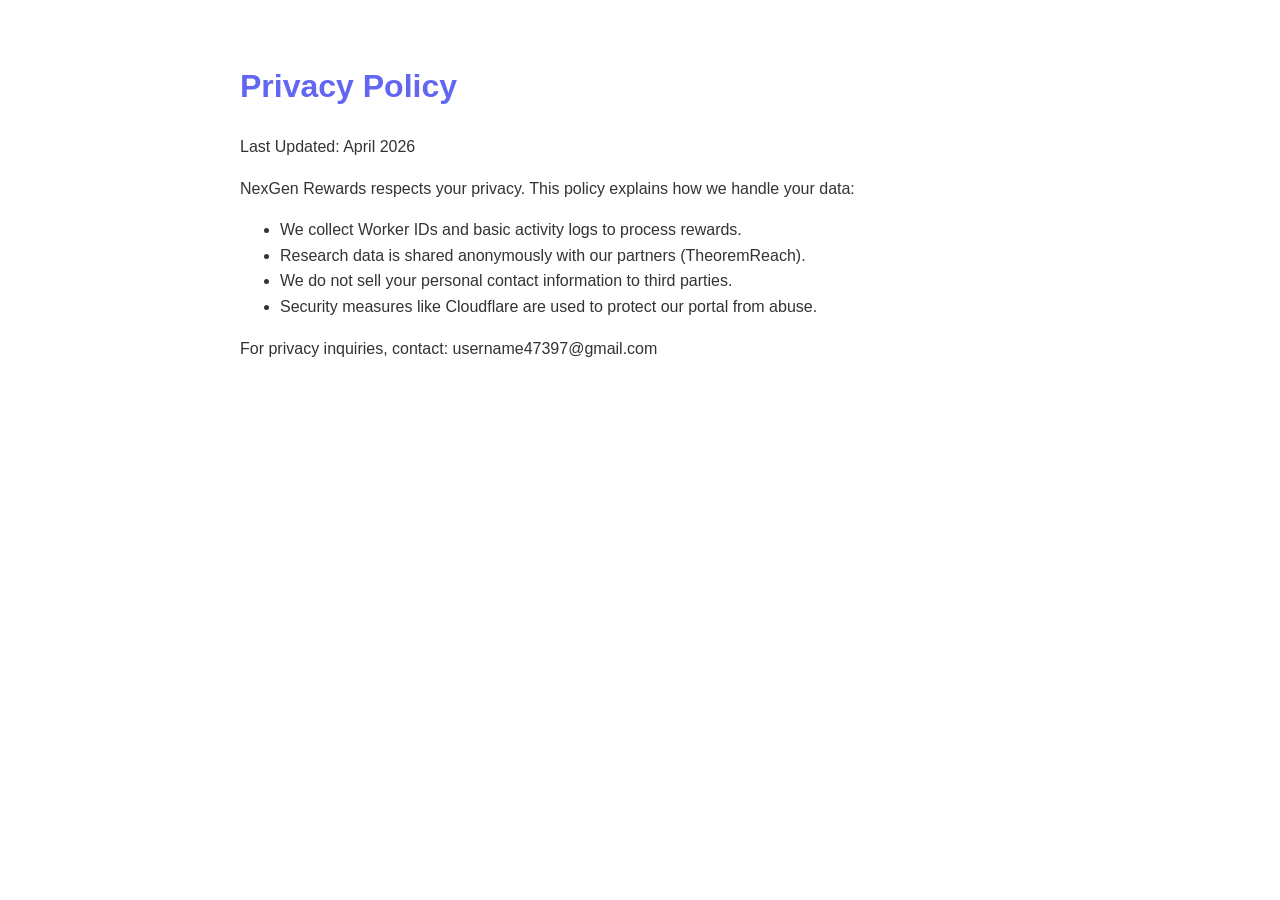
==== privacy.html @ 99c4cbbb "Compliance: Added standalone Terms & Privacy pages for Partner Approval" ====
<!DOCTYPE html>
<html lang="en">
<head>
    <meta charset="UTF-8">
    <meta name="viewport" content="width=device-width, initial-scale=1.0">
    <title>Privacy Policy | NexGen Rewards</title>
    <style>
        body { font-family: sans-serif; line-height: 1.6; padding: 40px; max-width: 800px; margin: auto; color: #333; }
        h1 { color: #6366f1; }
    </style>
</head>
<body>
    <h1>Privacy Policy</h1>
    <p>Last Updated: April 2026</p>
    <p>NexGen Rewards respects your privacy. This policy explains how we handle your data:</p>
    <ul>
        <li>We collect Worker IDs and basic activity logs to process rewards.</li>
        <li>Research data is shared anonymously with our partners (TheoremReach).</li>
        <li>We do not sell your personal contact information to third parties.</li>
        <li>Security measures like Cloudflare are used to protect our portal from abuse.</li>
    </ul>
    <p>For privacy inquiries, contact: username47397@gmail.com</p>
</body>
</html>
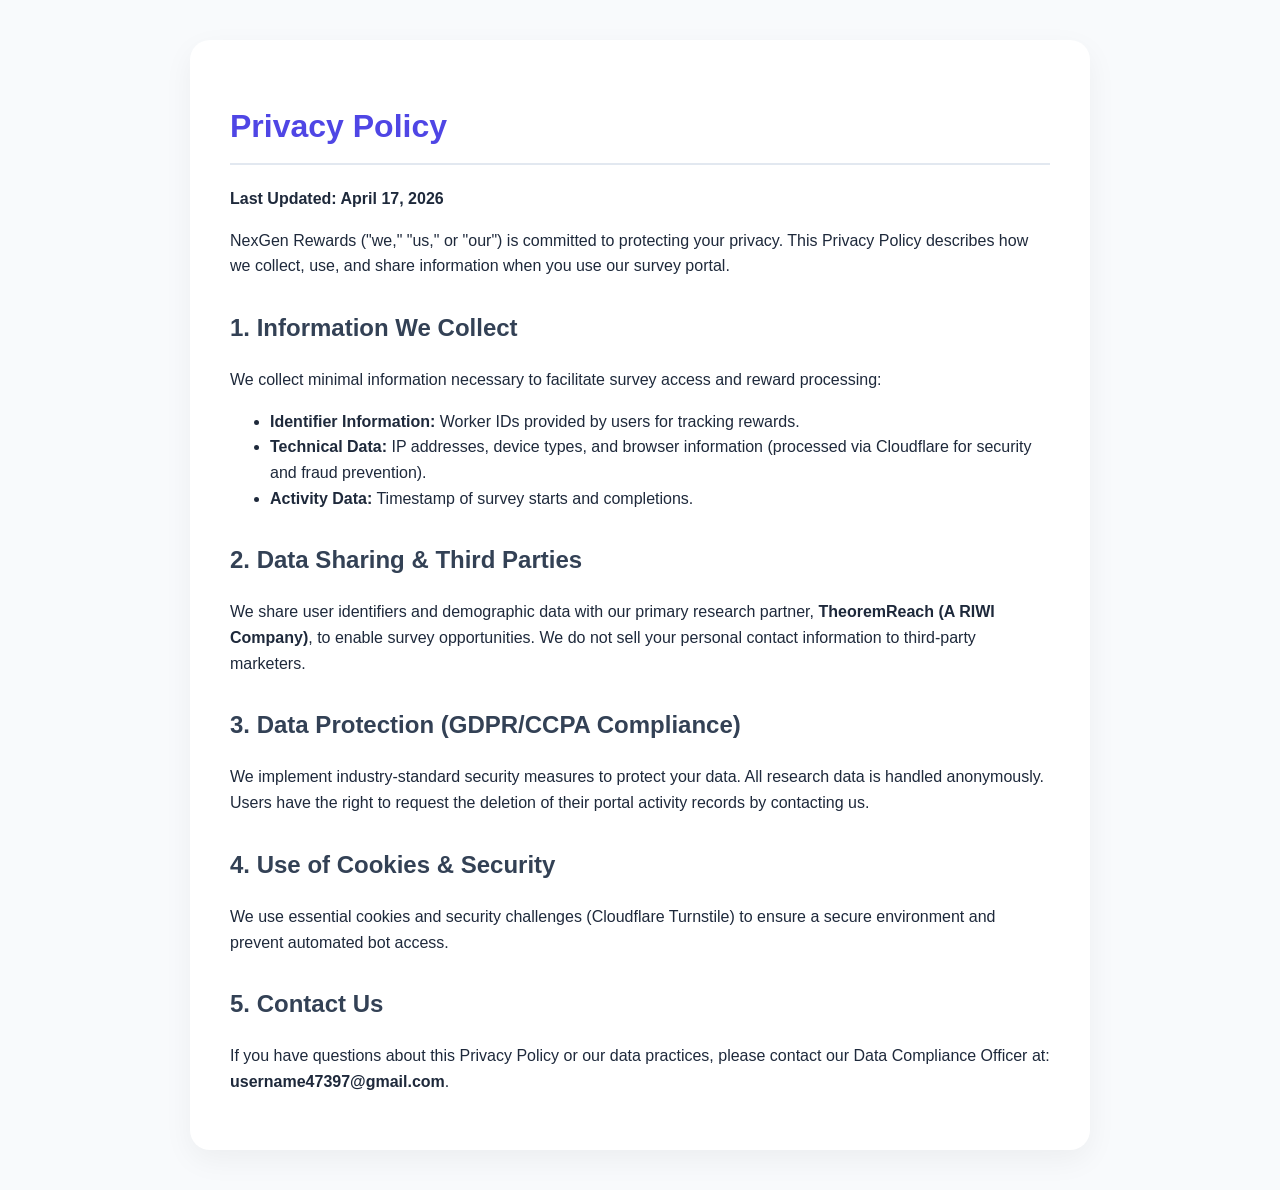
==== commit 9187bf6c: "Compliance: Professional Legal Rewrite of Terms & Privacy for Partner Approval" ====
--- a/privacy.html
+++ b/privacy.html
@@ -3,22 +3,41 @@
 <head>
     <meta charset="UTF-8">
     <meta name="viewport" content="width=device-width, initial-scale=1.0">
-    <title>Privacy Policy | NexGen Rewards</title>
+    <title>Privacy Policy | NexGen Rewards Portal</title>
     <style>
-        body { font-family: sans-serif; line-height: 1.6; padding: 40px; max-width: 800px; margin: auto; color: #333; }
-        h1 { color: #6366f1; }
+        body { font-family: 'Inter', -apple-system, sans-serif; line-height: 1.6; padding: 40px; max-width: 900px; margin: auto; color: #1e293b; background: #f8fafc; }
+        .container { background: white; padding: 40px; border-radius: 20px; box-shadow: 0 10px 30px rgba(0,0,0,0.05); }
+        h1 { color: #4f46e5; border-bottom: 2px solid #e2e8f0; padding-bottom: 10px; }
+        h2 { color: #334155; margin-top: 30px; }
+        p { margin-bottom: 15px; }
     </style>
 </head>
 <body>
-    <h1>Privacy Policy</h1>
-    <p>Last Updated: April 2026</p>
-    <p>NexGen Rewards respects your privacy. This policy explains how we handle your data:</p>
-    <ul>
-        <li>We collect Worker IDs and basic activity logs to process rewards.</li>
-        <li>Research data is shared anonymously with our partners (TheoremReach).</li>
-        <li>We do not sell your personal contact information to third parties.</li>
-        <li>Security measures like Cloudflare are used to protect our portal from abuse.</li>
-    </ul>
-    <p>For privacy inquiries, contact: username47397@gmail.com</p>
+    <div class="container">
+        <h1>Privacy Policy</h1>
+        <p><strong>Last Updated: April 17, 2026</strong></p>
+
+        <p>NexGen Rewards ("we," "us," or "our") is committed to protecting your privacy. This Privacy Policy describes how we collect, use, and share information when you use our survey portal.</p>
+
+        <h2>1. Information We Collect</h2>
+        <p>We collect minimal information necessary to facilitate survey access and reward processing:</p>
+        <ul>
+            <li><strong>Identifier Information:</strong> Worker IDs provided by users for tracking rewards.</li>
+            <li><strong>Technical Data:</strong> IP addresses, device types, and browser information (processed via Cloudflare for security and fraud prevention).</li>
+            <li><strong>Activity Data:</strong> Timestamp of survey starts and completions.</li>
+        </ul>
+
+        <h2>2. Data Sharing & Third Parties</h2>
+        <p>We share user identifiers and demographic data with our primary research partner, <strong>TheoremReach (A RIWI Company)</strong>, to enable survey opportunities. We do not sell your personal contact information to third-party marketers.</p>
+
+        <h2>3. Data Protection (GDPR/CCPA Compliance)</h2>
+        <p>We implement industry-standard security measures to protect your data. All research data is handled anonymously. Users have the right to request the deletion of their portal activity records by contacting us.</p>
+
+        <h2>4. Use of Cookies & Security</h2>
+        <p>We use essential cookies and security challenges (Cloudflare Turnstile) to ensure a secure environment and prevent automated bot access.</p>
+
+        <h2>5. Contact Us</h2>
+        <p>If you have questions about this Privacy Policy or our data practices, please contact our Data Compliance Officer at: <strong>username47397@gmail.com</strong>.</p>
+    </div>
 </body>
 </html>
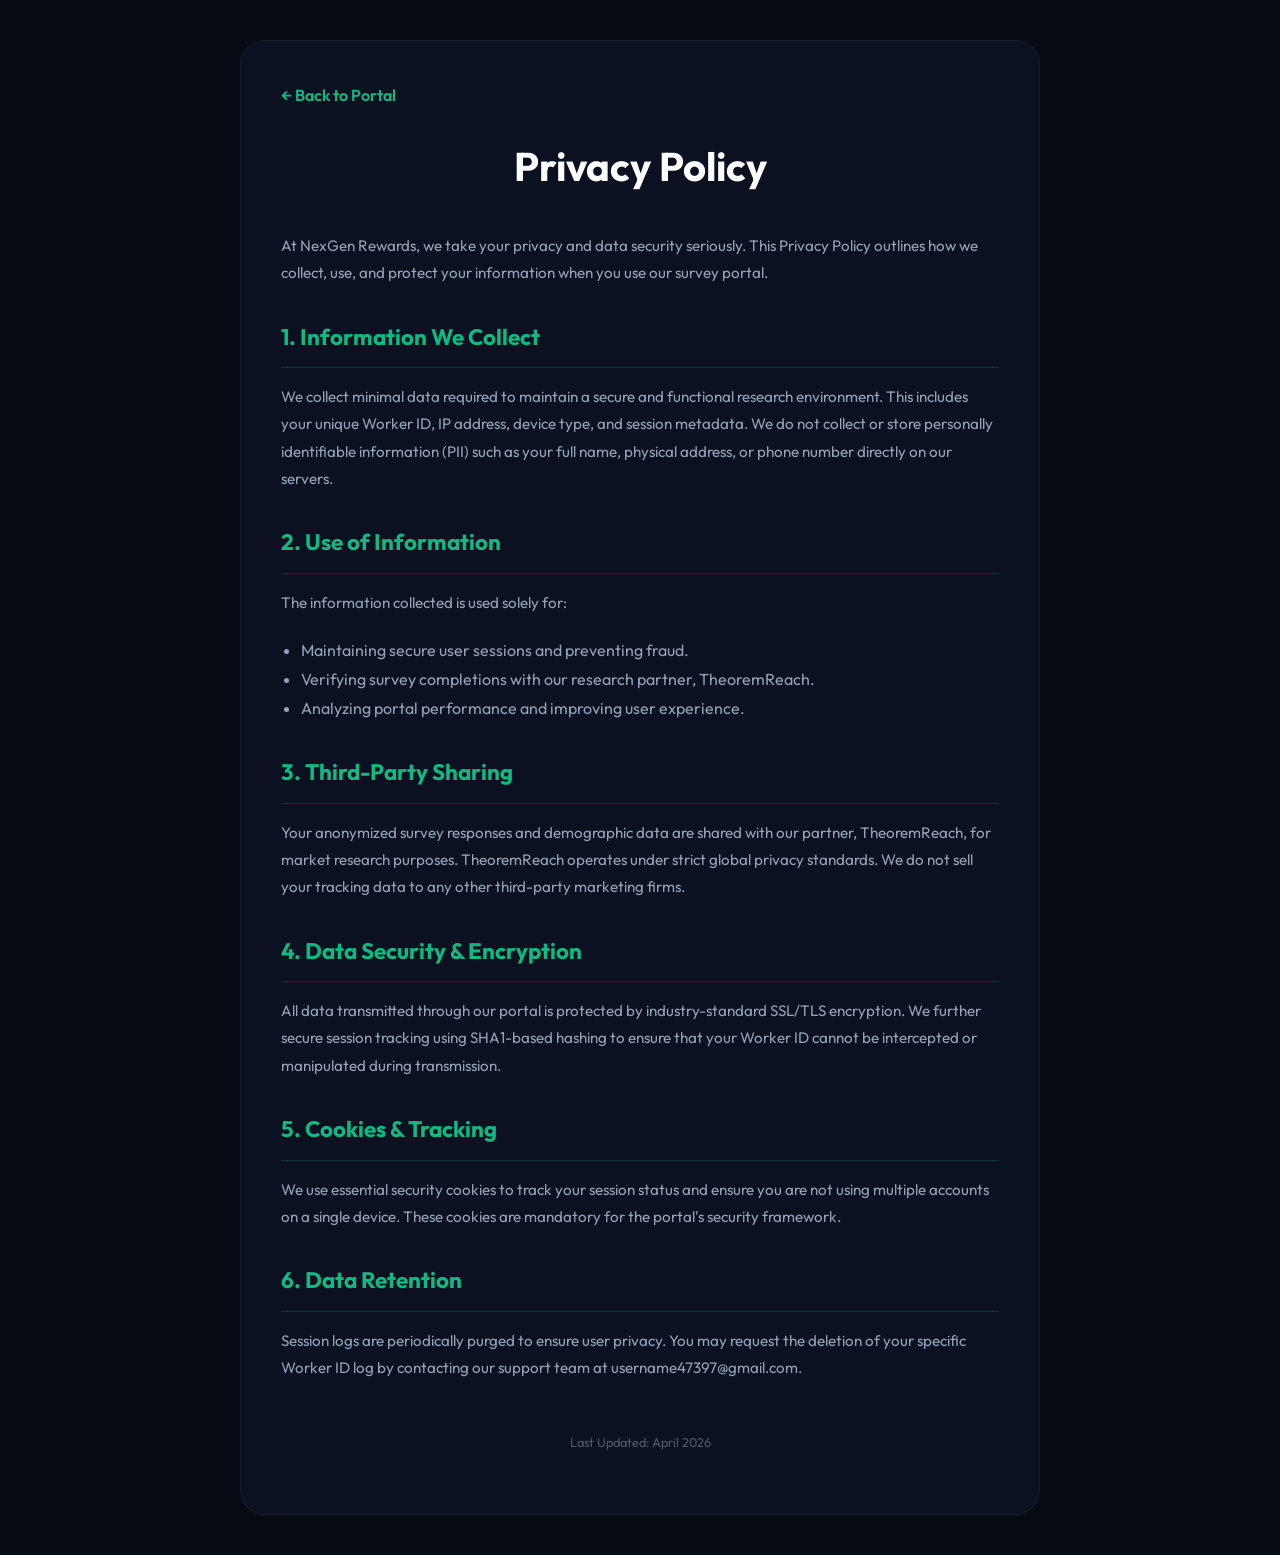
==== commit 56805921: "Documentation: Restored Full Professional Legal & Compliance Documentation" ====
--- a/privacy.html
+++ b/privacy.html
@@ -3,41 +3,49 @@
 <head>
     <meta charset="UTF-8">
     <meta name="viewport" content="width=device-width, initial-scale=1.0">
-    <title>Privacy Policy | NexGen Rewards Portal</title>
+    <title>Privacy Policy | NexGen Rewards</title>
+    <link rel="stylesheet" href="style.css">
+    <link href="https://fonts.googleapis.com/css2?family=Outfit:wght@300;400;600;800&display=swap" rel="stylesheet">
     <style>
-        body { font-family: 'Inter', -apple-system, sans-serif; line-height: 1.6; padding: 40px; max-width: 900px; margin: auto; color: #1e293b; background: #f8fafc; }
-        .container { background: white; padding: 40px; border-radius: 20px; box-shadow: 0 10px 30px rgba(0,0,0,0.05); }
-        h1 { color: #4f46e5; border-bottom: 2px solid #e2e8f0; padding-bottom: 10px; }
-        h2 { color: #334155; margin-top: 30px; }
-        p { margin-bottom: 15px; }
+        body { background: #070b14; color: #94a3b8; line-height: 1.8; padding: 40px 20px; }
+        .container { max-width: 800px; margin: 0 auto; background: rgba(15, 23, 42, 0.6); padding: 40px; border-radius: 25px; border: 1px solid rgba(255,255,255,0.05); }
+        h1 { color: #fff; margin-bottom: 30px; font-size: 2.5rem; text-align: center; }
+        h2 { color: #10b981; margin-top: 30px; margin-bottom: 15px; font-size: 1.4rem; border-bottom: 1px solid rgba(16, 185, 129, 0.2); padding-bottom: 10px; }
+        p { margin-bottom: 20px; font-size: 0.95rem; }
+        .back-link { display: inline-block; margin-bottom: 20px; color: #10b981; text-decoration: none; font-weight: 600; }
     </style>
 </head>
 <body>
     <div class="container">
+        <a href="/" class="back-link">← Back to Portal</a>
         <h1>Privacy Policy</h1>
-        <p><strong>Last Updated: April 17, 2026</strong></p>
-
-        <p>NexGen Rewards ("we," "us," or "our") is committed to protecting your privacy. This Privacy Policy describes how we collect, use, and share information when you use our survey portal.</p>
+        <p>At NexGen Rewards, we take your privacy and data security seriously. This Privacy Policy outlines how we collect, use, and protect your information when you use our survey portal.</p>
 
         <h2>1. Information We Collect</h2>
-        <p>We collect minimal information necessary to facilitate survey access and reward processing:</p>
-        <ul>
-            <li><strong>Identifier Information:</strong> Worker IDs provided by users for tracking rewards.</li>
-            <li><strong>Technical Data:</strong> IP addresses, device types, and browser information (processed via Cloudflare for security and fraud prevention).</li>
-            <li><strong>Activity Data:</strong> Timestamp of survey starts and completions.</li>
-        </ul>
+        <p>We collect minimal data required to maintain a secure and functional research environment. This includes your unique Worker ID, IP address, device type, and session metadata. We do not collect or store personally identifiable information (PII) such as your full name, physical address, or phone number directly on our servers.</p>
 
-        <h2>2. Data Sharing & Third Parties</h2>
-        <p>We share user identifiers and demographic data with our primary research partner, <strong>TheoremReach (A RIWI Company)</strong>, to enable survey opportunities. We do not sell your personal contact information to third-party marketers.</p>
+        <h2>2. Use of Information</h2>
+        <p>The information collected is used solely for:
+            <ul style="padding-left: 20px; margin-bottom: 20px;">
+                <li>Maintaining secure user sessions and preventing fraud.</li>
+                <li>Verifying survey completions with our research partner, TheoremReach.</li>
+                <li>Analyzing portal performance and improving user experience.</li>
+            </ul>
+        </p>
 
-        <h2>3. Data Protection (GDPR/CCPA Compliance)</h2>
-        <p>We implement industry-standard security measures to protect your data. All research data is handled anonymously. Users have the right to request the deletion of their portal activity records by contacting us.</p>
+        <h2>3. Third-Party Sharing</h2>
+        <p>Your anonymized survey responses and demographic data are shared with our partner, TheoremReach, for market research purposes. TheoremReach operates under strict global privacy standards. We do not sell your tracking data to any other third-party marketing firms.</p>
 
-        <h2>4. Use of Cookies & Security</h2>
-        <p>We use essential cookies and security challenges (Cloudflare Turnstile) to ensure a secure environment and prevent automated bot access.</p>
+        <h2>4. Data Security & Encryption</h2>
+        <p>All data transmitted through our portal is protected by industry-standard SSL/TLS encryption. We further secure session tracking using SHA1-based hashing to ensure that your Worker ID cannot be intercepted or manipulated during transmission.</p>
 
-        <h2>5. Contact Us</h2>
-        <p>If you have questions about this Privacy Policy or our data practices, please contact our Data Compliance Officer at: <strong>username47397@gmail.com</strong>.</p>
+        <h2>5. Cookies & Tracking</h2>
+        <p>We use essential security cookies to track your session status and ensure you are not using multiple accounts on a single device. These cookies are mandatory for the portal's security framework.</p>
+
+        <h2>6. Data Retention</h2>
+        <p>Session logs are periodically purged to ensure user privacy. You may request the deletion of your specific Worker ID log by contacting our support team at username47397@gmail.com.</p>
+        
+        <p style="text-align: center; margin-top: 50px; font-size: 0.8rem; opacity: 0.5;">Last Updated: April 2026</p>
     </div>
 </body>
 </html>
--- a/style.css
+++ b/style.css
@@ -0,0 +1,450 @@
+:root {
+    --primary: #6366f1;
+    --secondary: #a855f7;
+    --dark: #070b14;
+    --light: #f8fafc;
+    --accent: #10b981;
+    --glass: rgba(255, 255, 255, 0.03);
+    --glass-border: rgba(255, 255, 255, 0.08);
+    --shadow: 0 8px 32px 0 rgba(0, 0, 0, 0.37);
+}
+
+* {
+    margin: 0;
+    padding: 0;
+    box-sizing: border-box;
+    font-family: 'Outfit', sans-serif;
+    -webkit-tap-highlight-color: transparent;
+}
+
+body {
+    background-color: var(--dark);
+    color: var(--light);
+    overflow-x: hidden;
+    line-height: 1.6;
+    background-image: 
+        radial-gradient(at 0% 0%, rgba(99, 102, 241, 0.15) 0px, transparent 50%),
+        radial-gradient(at 100% 100%, rgba(168, 85, 247, 0.15) 0px, transparent 50%);
+}
+
+.cursor-glow {
+    position: fixed;
+    width: 300px;
+    height: 300px;
+    background: radial-gradient(circle, rgba(99, 102, 241, 0.1) 0%, transparent 70%);
+    border-radius: 50%;
+    pointer-events: none;
+    z-index: -1;
+    transform: translate(-50%, -50%);
+}
+
+/* --- Navigation --- */
+nav {
+    display: flex;
+    justify-content: space-between;
+    align-items: center;
+    padding: 1.5rem 5%;
+    backdrop-filter: blur(10px);
+    position: fixed;
+    top: 0;
+    width: 100%;
+    z-index: 1000;
+    border-bottom: 1px solid var(--glass-border);
+}
+
+.logo {
+    font-size: 1.5rem;
+    font-weight: 800;
+    letter-spacing: -0.5px;
+}
+
+.logo span {
+    color: var(--primary);
+    background: linear-gradient(to right, var(--primary), var(--secondary));
+    -webkit-background-clip: text;
+    -webkit-text-fill-color: transparent;
+}
+
+.nav-links {
+    display: flex;
+    gap: 2rem;
+    align-items: center;
+}
+
+.nav-links a {
+    text-decoration: none;
+    color: var(--light);
+    font-size: 0.9rem;
+    font-weight: 500;
+    opacity: 0.7;
+    transition: 0.3s;
+}
+
+.nav-links a:hover {
+    opacity: 1;
+    color: var(--primary);
+}
+
+/* --- Hero Section --- */
+.hero {
+    min-height: 100vh;
+    padding: 8rem 5% 4rem 5%;
+    display: flex;
+    flex-direction: column;
+    align-items: center;
+    text-align: center;
+    justify-content: center;
+}
+
+.badge {
+    background: rgba(99, 102, 241, 0.1);
+    color: var(--primary);
+    padding: 0.5rem 1.2rem;
+    border-radius: 50px;
+    font-size: 0.75rem;
+    font-weight: 700;
+    text-transform: uppercase;
+    letter-spacing: 1px;
+    margin-bottom: 2rem;
+    border: 1px solid rgba(99, 102, 241, 0.2);
+    animation: fadeInDown 1s ease-out;
+}
+
+.hero h1 {
+    font-size: clamp(2.5rem, 8vw, 5rem);
+    line-height: 1.1;
+    margin-bottom: 1.5rem;
+    font-weight: 800;
+    max-width: 900px;
+}
+
+.hero h1 span {
+    background: linear-gradient(90deg, #6366f1, #a855f7, #ec4899);
+    -webkit-background-clip: text;
+    -webkit-text-fill-color: transparent;
+    animation: gradientFlow 5s infinite linear;
+    background-size: 200% auto;
+}
+
+@keyframes gradientFlow {
+    to { background-position: 200% center; }
+}
+
+.hero p {
+    font-size: clamp(1rem, 4vw, 1.25rem);
+    opacity: 0.6;
+    max-width: 600px;
+    margin-bottom: 3rem;
+}
+
+.stats-mini {
+    display: flex;
+    gap: 1.5rem;
+    margin-bottom: 3rem;
+    flex-wrap: wrap;
+    justify-content: center;
+}
+
+.stat-item {
+    background: var(--glass);
+    border: 1px solid var(--glass-border);
+    padding: 0.8rem 1.5rem;
+    border-radius: 15px;
+    font-size: 0.9rem;
+    backdrop-filter: blur(5px);
+}
+
+/* --- Survey Section --- */
+.survey-section {
+    padding: 4rem 5%;
+}
+
+.survey-box {
+    background: linear-gradient(145deg, rgba(255, 255, 255, 0.03), rgba(255, 255, 255, 0.01));
+    border: 1px solid var(--glass-border);
+    padding: clamp(2rem, 8vw, 4rem);
+    border-radius: clamp(24px, 5vw, 40px);
+    max-width: 800px;
+    margin: 0 auto;
+    text-align: center;
+    position: relative;
+    box-shadow: var(--shadow);
+}
+
+.ip-badge {
+    display: inline-block;
+    background: rgba(16, 185, 129, 0.05);
+    border: 1px solid rgba(16, 185, 129, 0.1);
+    color: var(--accent);
+    padding: 0.5rem 1rem;
+    border-radius: 10px;
+    font-size: 0.8rem;
+    font-weight: 600;
+    margin-bottom: 2rem;
+}
+
+.input-group {
+    margin-top: 2rem;
+    display: flex;
+    flex-direction: column;
+    gap: 1rem;
+}
+
+input {
+    width: 100%;
+    background: rgba(0, 0, 0, 0.2);
+    border: 1px solid var(--glass-border);
+    padding: 1.2rem;
+    border-radius: 16px;
+    color: white;
+    font-size: 1rem;
+    outline: none;
+    transition: 0.3s;
+    text-align: center;
+}
+
+input:focus {
+    border-color: var(--primary);
+    background: rgba(0, 0, 0, 0.4);
+}
+
+.btn-group {
+    display: grid;
+    grid-template-columns: 1fr 1fr;
+    gap: 1rem;
+}
+
+.btn-main, .btn-secondary, .btn-go {
+    padding: 1.2rem;
+    border-radius: 16px;
+    font-weight: 700;
+    cursor: pointer;
+    transition: 0.3s;
+    border: 1px solid transparent;
+    font-size: 0.95rem;
+}
+
+.btn-go {
+    background: linear-gradient(135deg, var(--primary), var(--secondary));
+    color: white;
+    box-shadow: 0 10px 20px rgba(99, 102, 241, 0.2);
+}
+
+.btn-secondary {
+    background: var(--glass);
+    border-color: var(--glass-border);
+    color: white;
+}
+
+.btn-go:hover { transform: translateY(-3px); box-shadow: 0 15px 30px rgba(99, 102, 241, 0.4); }
+
+/* --- Stats Dashboard --- */
+.stats-card {
+    background: rgba(0, 0, 0, 0.2);
+    border-radius: 20px;
+    padding: 2rem;
+    margin-top: 2rem;
+    text-align: left;
+    border: 1px solid var(--glass-border);
+}
+
+.stats-grid-mini {
+    display: grid;
+    grid-template-columns: repeat(3, 1fr);
+    gap: 1rem;
+    margin-top: 1.5rem;
+}
+
+.stat-box {
+    background: var(--glass);
+    padding: 1rem;
+    border-radius: 15px;
+    text-align: center;
+}
+
+.stat-box .val { font-size: 1.4rem; font-weight: 800; color: var(--primary); display: block; }
+.stat-box .lbl { font-size: 0.65rem; text-transform: uppercase; opacity: 0.5; margin-top: 0.5rem; }
+
+/* --- Payouts & Tips --- */
+.payouts, .tips-section {
+    padding: 6rem 5%;
+}
+
+.tips-grid {
+    display: grid;
+    grid-template-columns: repeat(auto-fit, minmax(280px, 1fr));
+    gap: 2rem;
+}
+
+.tip-card {
+    background: var(--glass);
+    border: 1px solid var(--glass-border);
+    padding: 2.5rem;
+    border-radius: 24px;
+    transition: 0.3s;
+}
+
+.payout-item {
+    background: rgba(255, 255, 255, 0.03);
+    padding: 1.2rem 1.8rem;
+    border-radius: 20px;
+    margin-bottom: 1rem;
+    display: flex;
+    justify-content: space-between;
+    align-items: center;
+    border: 1px solid rgba(255, 255, 255, 0.05);
+    box-shadow: 0 10px 20px rgba(0, 0, 0, 0.2);
+    animation: slideInUp 0.5s ease-out;
+    transition: 0.3s;
+}
+
+.payout-item:hover {
+    background: rgba(99, 102, 241, 0.05);
+    border-color: rgba(99, 102, 241, 0.2);
+    transform: translateX(5px);
+}
+
+.payout-item strong {
+    color: var(--primary);
+    font-weight: 700;
+}
+
+.payout-amount {
+    color: #10b981;
+    font-weight: 800;
+    font-size: 1.1rem;
+    background: rgba(16, 185, 129, 0.1);
+    padding: 4px 12px;
+    border-radius: 8px;
+}
+
+@keyframes slideInUp {
+    from { opacity: 0; transform: translateY(20px); }
+    to { opacity: 1; transform: translateY(0); }
+}
+
+/* New Action Buttons */
+.action-buttons {
+    display: flex;
+    gap: 10px;
+    margin-bottom: 20px;
+    justify-content: center;
+}
+
+.btn-live {
+    background: rgba(255, 71, 87, 0.1);
+    color: #ff4757;
+    border: 1px solid #ff4757;
+    padding: 10px 15px;
+    border-radius: 8px;
+    font-weight: 600;
+    cursor: pointer;
+    font-size: 0.85rem;
+    display: flex;
+    align-items: center;
+    gap: 8px;
+    transition: 0.3s;
+}
+
+.btn-live:hover {
+    background: #ff4757;
+    color: white;
+}
+
+.pulse {
+    width: 8px;
+    height: 8px;
+    background: #ff4757;
+    border-radius: 50%;
+    display: inline-block;
+    box-shadow: 0 0 0 rgba(255, 71, 87, 0.4);
+    animation: pulse-ring 2s infinite;
+}
+
+@keyframes pulse-ring {
+    0% { transform: scale(0.95); box-shadow: 0 0 0 0 rgba(255, 71, 87, 0.7); }
+    70% { transform: scale(1); box-shadow: 0 0 0 10px rgba(255, 71, 87, 0); }
+    100% { transform: scale(0.95); box-shadow: 0 0 0 0 rgba(255, 71, 87, 0); }
+}
+
+/* Modal Styling */
+.modal {
+    display: none;
+    position: fixed;
+    z-index: 1000;
+    left: 0;
+    top: 0;
+    width: 100%;
+    height: 100%;
+    background-color: rgba(0,0,0,0.8);
+    backdrop-filter: blur(5px);
+}
+
+.modal-content {
+    background: rgba(255, 255, 255, 0.95);
+    margin: 10% auto;
+    padding: 30px;
+    border-radius: 20px;
+    width: 90%;
+    max-width: 500px;
+    color: #2f3542;
+    position: relative;
+    box-shadow: 0 20px 40px rgba(0,0,0,0.3);
+}
+
+.close-modal {
+    position: absolute;
+    right: 20px;
+    top: 15px;
+    font-size: 28px;
+    font-weight: bold;
+    cursor: pointer;
+    color: #a4b0be;
+}
+
+.rules-list p {
+    margin-bottom: 12px;
+    font-size: 0.95rem;
+    line-height: 1.4;
+    border-bottom: 1px solid #f1f2f6;
+    padding-bottom: 8px;
+}
+
+footer {
+    padding: 4rem 5%;
+    border-top: 1px solid var(--glass-border);
+    text-align: center;
+    opacity: 0.6;
+}
+
+.footer-link {
+    color: var(--light);
+    opacity: 0.6;
+    text-decoration: none;
+    transition: 0.3s;
+    font-weight: 500;
+}
+
+.footer-link:hover {
+    opacity: 1;
+    color: var(--primary);
+    text-decoration: underline;
+    text-underline-offset: 4px;
+}
+
+/* --- Mobile Specific Optimization --- */
+@media (max-width: 768px) {
+    .nav-links { display: none; } /* Hide standard nav on mobile */
+    .hero { padding-top: 6rem; }
+    .btn-group { grid-template-columns: 1fr; } /* Stack buttons on mobile */
+    .hero h1 { font-size: 2.8rem; }
+    .stats-grid-mini { grid-template-columns: 1fr; } /* Stack stats boxes if needed or use 3 cols scroll */
+    .stat-box { padding: 1.5rem; }
+    .survey-box { padding: 2.5rem 1.5rem; }
+}
+
+/* --- Animations --- */
+@keyframes fadeInDown {
+    from { opacity: 0; transform: translateY(-30px); }
+    to { opacity: 1; transform: translateY(0); }
+}
